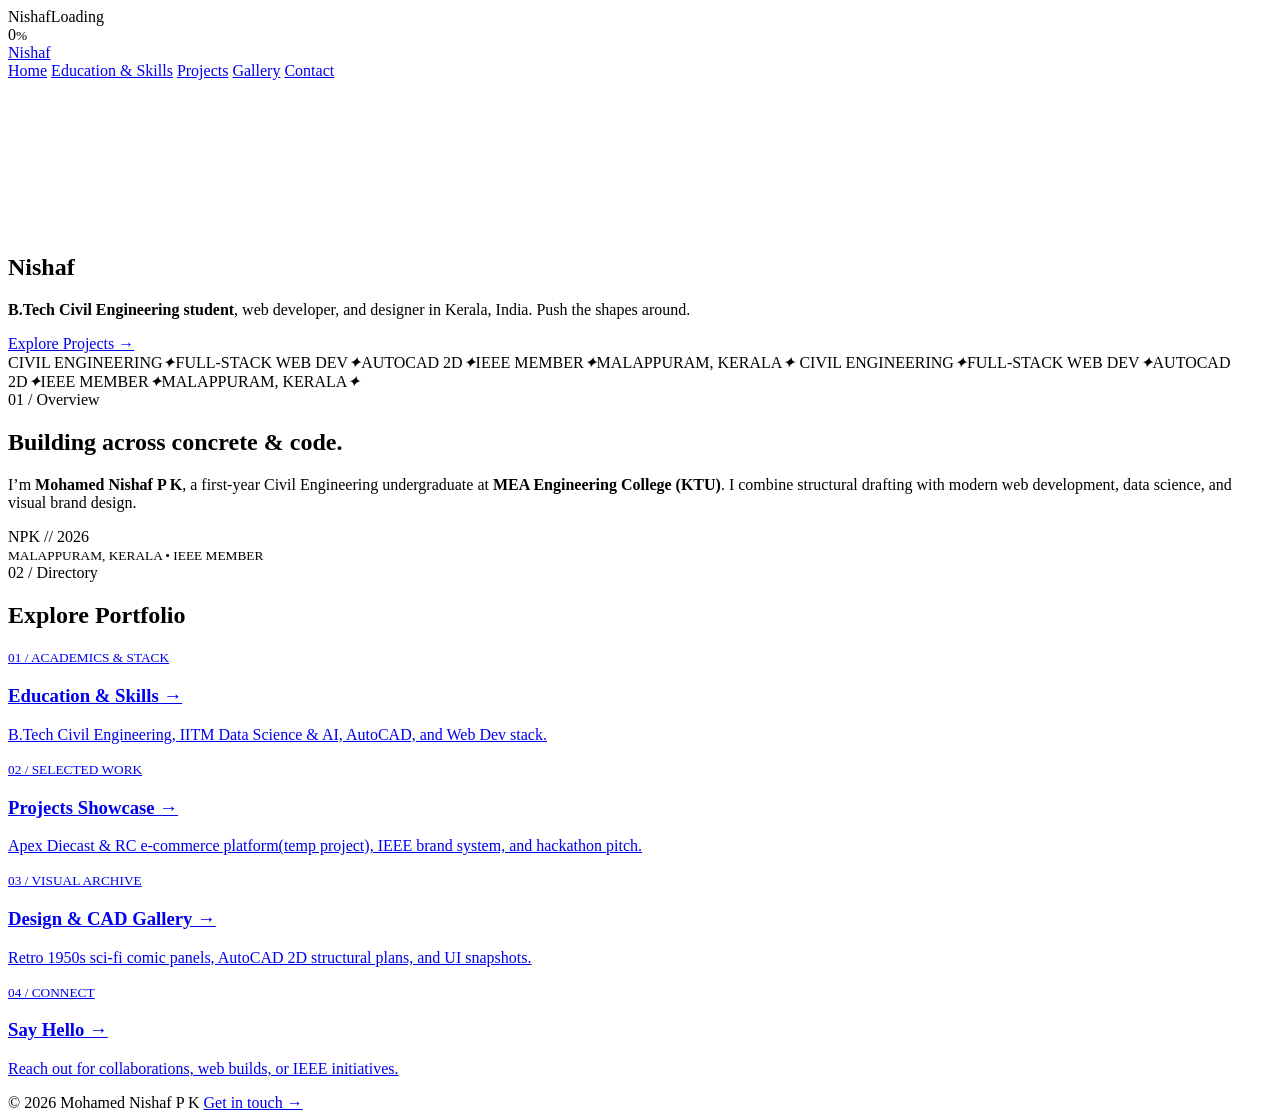
==== index.html @ 9863518d "Create index.html" ====
<!DOCTYPE html>
<html lang="en">
<head>
    <meta charset="UTF-8">
    <meta name="viewport" content="width=device-width, initial-scale=1.0">
    <title>Nishaf — Builder, Developer, Civil Engineering Student</title>
    <link href="https://fonts.googleapis.com/css2?family=Inter:wght@400;600&family=Syne:wght@700;800&family=JetBrains+Mono:wght@400;500&display=swap" rel="stylesheet">
    <link rel="stylesheet" href="style.css">
</head>
<body>
    <div class="preloader" id="preloader">
        <div class="shutters"><i></i><i></i><i></i><i></i><i></i></div>
        <div class="hud">
            <div class="hud-top"><span>Nishaf</span><span>Loading</span></div>
            <div class="bar-wrap"><div class="bar" id="bar"></div></div>
            <div class="count"><span id="num">0</span><small>%</small></div>
        </div>
    </div>

    <header>
        <a href="index.html" class="brand">Nishaf</a>
        <nav>
            <a href="index.html" class="active">Home</a>
            <a href="education.html">Education &amp; Skills</a>
            <a href="projects.html">Projects</a>
            <a href="gallery.html">Gallery</a>
            <a href="contact.html">Contact</a>
        </nav>
    </header>

    <main>
        <section class="hero" id="hero">
            <canvas id="canvas"></canvas>
            <div class="hero-inner">
                <h1>Nishaf</h1>
                <div class="hero-meta">
                    <p><strong>B.Tech Civil Engineering student</strong>, web developer, and designer in Kerala, India. Push the shapes around.</p>
                    <a href="projects.html" class="cta">Explore Projects →</a>
                </div>
            </div>
        </section>

        <div class="marquee">
            <div class="track">
                <span>CIVIL ENGINEERING</span><i>✦</i><span>FULL-STACK WEB DEV</span><i>✦</i><span>AUTOCAD 2D</span><i>✦</i><span>IEEE MEMBER</span><i>✦</i><span>MALAPPURAM, KERALA</span><i>✦</i>
                <span>CIVIL ENGINEERING</span><i>✦</i><span>FULL-STACK WEB DEV</span><i>✦</i><span>AUTOCAD 2D</span><i>✦</i><span>IEEE MEMBER</span><i>✦</i><span>MALAPPURAM, KERALA</span><i>✦</i>
            </div>
        </div>

        <section class="sec grid-2">
            <div>
                <span class="tag">01 / Overview</span>
                <h2>Building across concrete &amp; code.</h2>
                <p style="color:var(--muted); margin-bottom:1rem;">I’m <b>Mohamed Nishaf P K</b>, a first-year Civil Engineering undergraduate at <b>MEA Engineering College (KTU)</b>. I combine structural drafting with modern web development, data science, and visual brand design.</p>
            </div>
            <div class="card">
                <div class="art-box">NPK // 2026</div>
                <small>MALAPPURAM, KERALA • IEEE MEMBER</small>
            </div>
        </section>

        <section class="sec">
            <span class="tag">02 / Directory</span>
            <h2>Explore Portfolio</h2>
            <div class="grid-2">
                <a href="education.html" class="card">
                    <small>01 / ACADEMICS &amp; STACK</small>
                    <h3>Education &amp; Skills →</h3>
                    <p>B.Tech Civil Engineering, IITM Data Science &amp; AI, AutoCAD, and Web Dev stack.</p>
                </a>
                <a href="projects.html" class="card">
                    <small>02 / SELECTED WORK</small>
                    <h3>Projects Showcase →</h3>
                    <p>Apex Diecast &amp; RC e-commerce platform(temp project), IEEE brand system, and hackathon pitch.</p>
                </a>
                <a href="gallery.html" class="card">
                    <small>03 / VISUAL ARCHIVE</small>
                    <h3>Design &amp; CAD Gallery →</h3>
                    <p>Retro 1950s sci-fi comic panels, AutoCAD 2D structural plans, and UI snapshots.</p>
                </a>
                <a href="contact.html" class="card">
                    <small>04 / CONNECT</small>
                    <h3>Say Hello →</h3>
                    <p>Reach out for collaborations, web builds, or IEEE initiatives.</p>
                </a>
            </div>
        </section>
    </main>

    <footer>
        <span>© 2026 Mohamed Nishaf P K</span>
        <a href="contact.html">Get in touch →</a>
    </footer>
    <script src="script.js"></script>
</body>
</html>
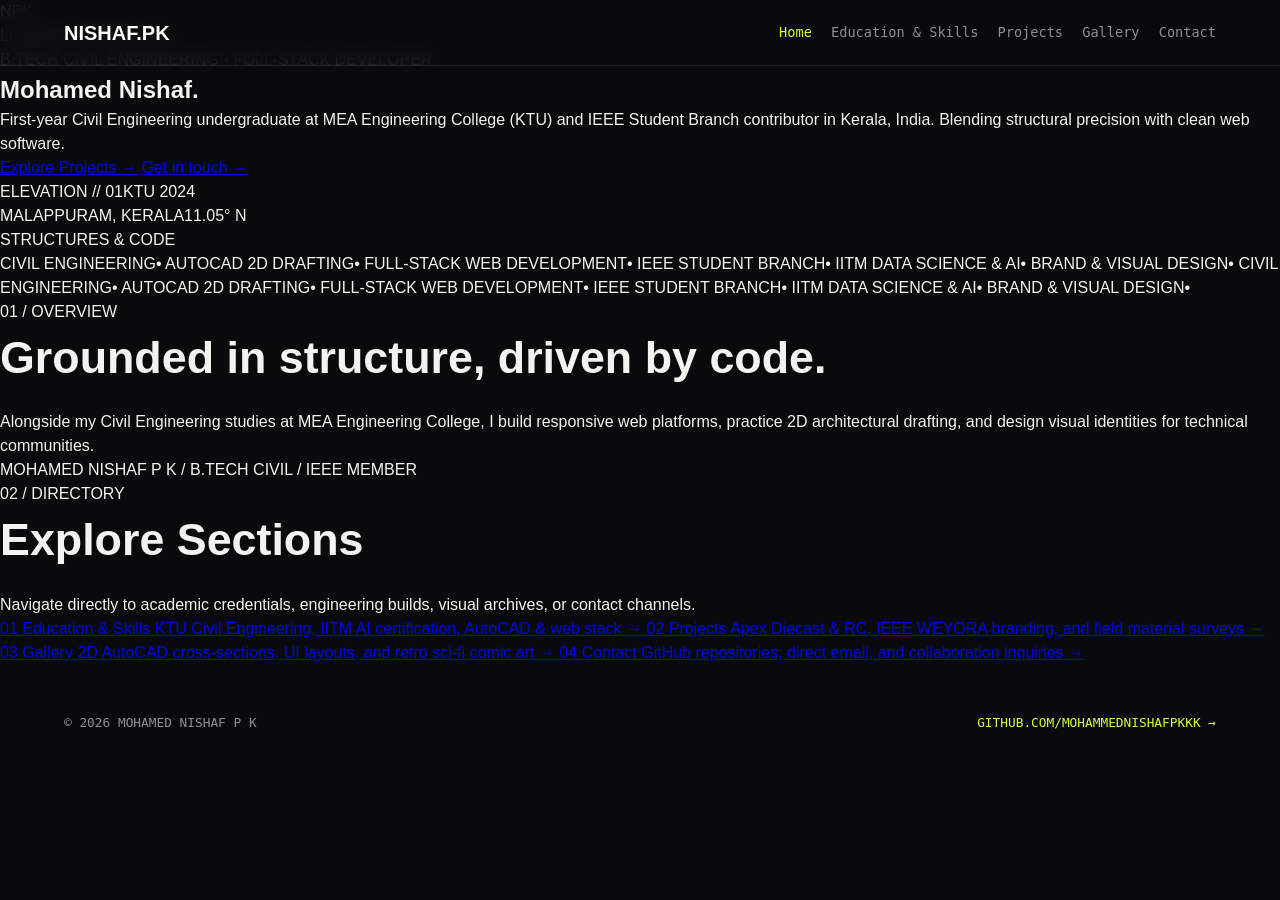
==== commit f1d78282: "Update index.html" ====
--- a/index.html
+++ b/index.html
@@ -1,96 +1,127 @@
 <!DOCTYPE html>
 <html lang="en">
 <head>
-    <meta charset="UTF-8">
-    <meta name="viewport" content="width=device-width, initial-scale=1.0">
-    <title>Nishaf — Builder, Developer, Civil Engineering Student</title>
-    <link href="https://fonts.googleapis.com/css2?family=Inter:wght@400;600&family=Syne:wght@700;800&family=JetBrains+Mono:wght@400;500&display=swap" rel="stylesheet">
-    <link rel="stylesheet" href="style.css">
+  <meta charset="UTF-8">
+  <meta name="viewport" content="width=device-width, initial-scale=1.0">
+  <title>Mohamed Nishaf P K — Civil Engineering & Web Portfolio</title>
+  <link rel="stylesheet" href="style.css">
 </head>
-<body>
-    <div class="preloader" id="preloader">
-        <div class="shutters"><i></i><i></i><i></i><i></i><i></i></div>
-        <div class="hud">
-            <div class="hud-top"><span>Nishaf</span><span>Loading</span></div>
-            <div class="bar-wrap"><div class="bar" id="bar"></div></div>
-            <div class="count"><span id="num">0</span><small>%</small></div>
+<body class="home-page">
+  <div class="loader" id="loader">
+    <div class="loader-mark">NPK<span>.</span></div>
+    <p>LOADING PORTFOLIO</p>
+    <div class="loader-track"><span></span></div>
+  </div>
+
+  <header>
+    <a href="index.html" class="brand">NISHAF<span>.PK</span></a>
+    <nav>
+      <a href="index.html" class="active">Home</a>
+      <a href="education.html">Education &amp; Skills</a>
+      <a href="projects.html">Projects</a>
+      <a href="gallery.html">Gallery</a>
+      <a href="contact.html">Contact</a>
+    </nav>
+  </header>
+
+  <main>
+    <section class="home-hero">
+      <div class="home-hero-copy reveal">
+        <p class="eyebrow">B.TECH CIVIL ENGINEERING • FULL-STACK DEVELOPER</p>
+        <h1>Mohamed Nishaf<span>.</span></h1>
+        <p class="home-intro">First-year Civil Engineering undergraduate at MEA Engineering College (KTU) and IEEE Student Branch contributor in Kerala, India. Blending structural precision with clean web software.</p>
+        <div class="home-actions">
+          <a href="projects.html" class="button">Explore Projects <span>→</span></a>
+          <a href="contact.html" class="home-text-link">Get in touch <span>→</span></a>
         </div>
+      </div>
+
+      <div class="home-art reveal" aria-hidden="true">
+        <div class="home-art-top"><span>ELEVATION // 01</span><span>KTU 2024</span></div>
+        <div class="home-sun"></div>
+        <div class="home-arch home-arch-back"></div>
+        <div class="home-arch home-arch-middle"></div>
+        <div class="home-arch home-arch-front"></div>
+        <div class="home-ground"></div>
+        <div class="home-art-caption"><span>MALAPPURAM, KERALA</span><span>11.05° N</span></div>
+        <div class="home-art-label">STRUCTURES &amp; CODE</div>
+      </div>
+    </section>
+
+    <div class="ticker" aria-hidden="true">
+      <div class="ticker-track">
+        <span>CIVIL ENGINEERING</span><span>•</span>
+        <span>AUTOCAD 2D DRAFTING</span><span>•</span>
+        <span>FULL-STACK WEB DEVELOPMENT</span><span>•</span>
+        <span>IEEE STUDENT BRANCH</span><span>•</span>
+        <span>IITM DATA SCIENCE &amp; AI</span><span>•</span>
+        <span>BRAND &amp; VISUAL DESIGN</span><span>•</span>
+        <span>CIVIL ENGINEERING</span><span>•</span>
+        <span>AUTOCAD 2D DRAFTING</span><span>•</span>
+        <span>FULL-STACK WEB DEVELOPMENT</span><span>•</span>
+        <span>IEEE STUDENT BRANCH</span><span>•</span>
+        <span>IITM DATA SCIENCE &amp; AI</span><span>•</span>
+        <span>BRAND &amp; VISUAL DESIGN</span><span>•</span>
+      </div>
     </div>
 
-    <header>
-        <a href="index.html" class="brand">Nishaf</a>
-        <nav>
-            <a href="index.html" class="active">Home</a>
-            <a href="education.html">Education &amp; Skills</a>
-            <a href="projects.html">Projects</a>
-            <a href="gallery.html">Gallery</a>
-            <a href="contact.html">Contact</a>
-        </nav>
-    </header>
+    <section class="overview">
+      <div class="section-width reveal">
+        <p class="eyebrow">01 / OVERVIEW</p>
+        <div class="overview-content">
+          <h2>Grounded in <span>structure</span>, driven by code.</h2>
+          <div>
+            <p>Alongside my Civil Engineering studies at MEA Engineering College, I build responsive web platforms, practice 2D architectural drafting, and design visual identities for technical communities.</p>
+            <p class="home-signature">MOHAMED NISHAF P K <span>/</span> B.TECH CIVIL <span>/</span> IEEE MEMBER</p>
+          </div>
+        </div>
+      </div>
+    </section>
 
-    <main>
-        <section class="hero" id="hero">
-            <canvas id="canvas"></canvas>
-            <div class="hero-inner">
-                <h1>Nishaf</h1>
-                <div class="hero-meta">
-                    <p><strong>B.Tech Civil Engineering student</strong>, web developer, and designer in Kerala, India. Push the shapes around.</p>
-                    <a href="projects.html" class="cta">Explore Projects →</a>
-                </div>
-            </div>
-        </section>
-
-        <div class="marquee">
-            <div class="track">
-                <span>CIVIL ENGINEERING</span><i>✦</i><span>FULL-STACK WEB DEV</span><i>✦</i><span>AUTOCAD 2D</span><i>✦</i><span>IEEE MEMBER</span><i>✦</i><span>MALAPPURAM, KERALA</span><i>✦</i>
-                <span>CIVIL ENGINEERING</span><i>✦</i><span>FULL-STACK WEB DEV</span><i>✦</i><span>AUTOCAD 2D</span><i>✦</i><span>IEEE MEMBER</span><i>✦</i><span>MALAPPURAM, KERALA</span><i>✦</i>
-            </div>
+    <section class="directory">
+      <div class="section-width reveal">
+        <div class="directory-heading">
+          <div>
+            <p class="eyebrow">02 / DIRECTORY</p>
+            <h2>Explore <span>Sections</span></h2>
+          </div>
+          <p class="directory-note">Navigate directly to academic credentials, engineering builds, visual archives, or contact channels.</p>
         </div>
 
-        <section class="sec grid-2">
-            <div>
-                <span class="tag">01 / Overview</span>
-                <h2>Building across concrete &amp; code.</h2>
-                <p style="color:var(--muted); margin-bottom:1rem;">I’m <b>Mohamed Nishaf P K</b>, a first-year Civil Engineering undergraduate at <b>MEA Engineering College (KTU)</b>. I combine structural drafting with modern web development, data science, and visual brand design.</p>
-            </div>
-            <div class="card">
-                <div class="art-box">NPK // 2026</div>
-                <small>MALAPPURAM, KERALA • IEEE MEMBER</small>
-            </div>
-        </section>
+        <div class="directory-list">
+          <a href="education.html" class="directory-card">
+            <span class="directory-number">01</span>
+            <span class="directory-title">Education &amp; Skills</span>
+            <span class="directory-description">KTU Civil Engineering, IITM AI certification, AutoCAD &amp; web stack</span>
+            <span class="directory-arrow">→</span>
+          </a>
+          <a href="projects.html" class="directory-card">
+            <span class="directory-number">02</span>
+            <span class="directory-title">Projects</span>
+            <span class="directory-description">Apex Diecast &amp; RC, IEEE WEYORA branding, and field material surveys</span>
+            <span class="directory-arrow">→</span>
+          </a>
+          <a href="gallery.html" class="directory-card">
+            <span class="directory-number">03</span>
+            <span class="directory-title">Gallery</span>
+            <span class="directory-description">2D AutoCAD cross-sections, UI layouts, and retro sci-fi comic art</span>
+            <span class="directory-arrow">→</span>
+          </a>
+          <a href="contact.html" class="directory-card">
+            <span class="directory-number">04</span>
+            <span class="directory-title">Contact</span>
+            <span class="directory-description">GitHub repositories, direct email, and collaboration inquiries</span>
+            <span class="directory-arrow">→</span>
+          </a>
+        </div>
+      </div>
+    </section>
+  </main>
 
-        <section class="sec">
-            <span class="tag">02 / Directory</span>
-            <h2>Explore Portfolio</h2>
-            <div class="grid-2">
-                <a href="education.html" class="card">
-                    <small>01 / ACADEMICS &amp; STACK</small>
-                    <h3>Education &amp; Skills →</h3>
-                    <p>B.Tech Civil Engineering, IITM Data Science &amp; AI, AutoCAD, and Web Dev stack.</p>
-                </a>
-                <a href="projects.html" class="card">
-                    <small>02 / SELECTED WORK</small>
-                    <h3>Projects Showcase →</h3>
-                    <p>Apex Diecast &amp; RC e-commerce platform(temp project), IEEE brand system, and hackathon pitch.</p>
-                </a>
-                <a href="gallery.html" class="card">
-                    <small>03 / VISUAL ARCHIVE</small>
-                    <h3>Design &amp; CAD Gallery →</h3>
-                    <p>Retro 1950s sci-fi comic panels, AutoCAD 2D structural plans, and UI snapshots.</p>
-                </a>
-                <a href="contact.html" class="card">
-                    <small>04 / CONNECT</small>
-                    <h3>Say Hello →</h3>
-                    <p>Reach out for collaborations, web builds, or IEEE initiatives.</p>
-                </a>
-            </div>
-        </section>
-    </main>
-
-    <footer>
-        <span>© 2026 Mohamed Nishaf P K</span>
-        <a href="contact.html">Get in touch →</a>
-    </footer>
-    <script src="script.js"></script>
+  <footer>
+    <span>© 2026 MOHAMED NISHAF P K</span>
+    <a href="https://github.com/mohammednishafpkkk" target="_blank">GITHUB.COM/MOHAMMEDNISHAFPKKK →</a>
+  </footer>
+  <script src="script.js"></script>
 </body>
 </html>
--- a/style.css
+++ b/style.css
@@ -0,0 +1,81 @@
+:root {
+    --bg: #0a0a0c;
+    --surf: #121216;
+    --text: #f3f3f1;
+    --muted: #8e8e99;
+    --bdr: rgba(255,255,255,0.12);
+    --acc: #d4ff33;
+    --fd: 'Syne', sans-serif;
+    --fs: 'Inter', sans-serif;
+    --fm: 'JetBrains Mono', monospace;
+}
+* { margin: 0; padding: 0; box-sizing: border-box; }
+html, body { background: var(--bg); color: var(--text); font-family: var(--fs); scroll-behavior: smooth; overflow-x: hidden; line-height: 1.5; }
+
+/* Shutter Preloader */
+.preloader { position: fixed; top: 0; left: 0; width: 100%; height: 100%; z-index: 9999; display: flex; pointer-events: none; }
+.shutters { position: absolute; top: 0; left: 0; width: 100%; height: 100%; display: grid; grid-template-columns: repeat(5, 1fr); }
+.shutters i { background: #111116; border-right: 1px solid var(--bdr); transition: transform 0.65s cubic-bezier(0.76, 0, 0.24, 1); }
+.preloader.done .shutters i { transform: translateY(-100%); }
+.preloader.done .shutters i:nth-child(2) { transition-delay: 0.06s; }
+.preloader.done .shutters i:nth-child(3) { transition-delay: 0.12s; }
+.preloader.done .shutters i:nth-child(4) { transition-delay: 0.18s; }
+.preloader.done .shutters i:nth-child(5) { transition-delay: 0.24s; }
+.hud { position: relative; z-index: 2; width: 100%; padding: 2rem 5vw; display: flex; flex-direction: column; justify-content: space-between; transition: opacity 0.25s; }
+.preloader.done .hud { opacity: 0; }
+.hud-top { display: flex; justify-content: space-between; font-family: var(--fm); font-size: 0.82rem; color: var(--muted); text-transform: uppercase; }
+.bar-wrap { width: 100%; height: 2px; background: var(--bdr); }
+.bar { height: 100%; width: 0%; background: var(--acc); }
+.count { font-family: var(--fd); font-size: clamp(2.8rem, 7vw, 5.5rem); font-weight: 800; }
+.count small { font-size: 0.35em; color: var(--acc); }
+
+/* Header & Nav */
+header { position: fixed; top: 0; left: 0; width: 100%; padding: 1.1rem 5vw; display: flex; justify-content: space-between; align-items: center; z-index: 100; background: rgba(10,10,12,0.85); backdrop-filter: blur(10px); border-bottom: 1px solid var(--bdr); flex-wrap: wrap; gap: 0.8rem; }
+.brand { font-family: var(--fd); font-weight: 800; font-size: 1.25rem; color: #fff; text-decoration: none; }
+nav { display: flex; gap: 1.2rem; flex-wrap: wrap; }
+nav a { color: var(--muted); text-decoration: none; font-size: 0.85rem; font-family: var(--fm); transition: color 0.2s; }
+nav a:hover, nav a.active { color: var(--acc); }
+
+/* Hero & Page Headers */
+.hero { position: relative; min-height: 92vh; display: flex; align-items: flex-end; padding: 7rem 5vw 4rem; border-bottom: 1px solid var(--bdr); overflow: hidden; }
+#canvas { position: absolute; top: 0; left: 0; width: 100%; height: 100%; z-index: 1; }
+.hero-inner { position: relative; z-index: 2; width: 100%; display: flex; justify-content: space-between; align-items: flex-end; flex-wrap: wrap; gap: 2rem; pointer-events: none; }
+.hero h1 { font-family: var(--fd); font-size: clamp(3.5rem, 13vw, 11rem); line-height: 0.88; text-transform: uppercase; }
+.hero-meta { max-width: 360px; pointer-events: auto; background: rgba(18,18,22,0.85); padding: 1.2rem; border-radius: 1rem; border: 1px solid var(--bdr); }
+.hero-meta p { color: var(--muted); font-size: 0.95rem; margin-bottom: 1rem; }
+.cta { display: inline-block; padding: 0.7rem 1.3rem; border-radius: 99px; background: var(--acc); color: #000; font-weight: 600; text-decoration: none; font-size: 0.85rem; border: none; cursor: pointer; }
+
+.page-top { padding: 8.5rem 5vw 3.5rem; border-bottom: 1px solid var(--bdr); }
+.page-top h1 { font-family: var(--fd); font-size: clamp(2.4rem, 6vw, 4.8rem); line-height: 1; }
+.page-top p { color: var(--muted); max-width: 580px; margin-top: 0.8rem; }
+
+/* Marquee & Sections */
+.marquee { border-bottom: 1px solid var(--bdr); padding: 0.9rem 0; overflow: hidden; background: var(--surf); font-family: var(--fm); font-size: 0.78rem; color: var(--muted); white-space: nowrap; }
+.track { display: inline-block; animation: marq 18s linear infinite; }
+.track span { margin: 0 1.8rem; }
+.track i { color: var(--acc); font-style: normal; }
+@keyframes marq { to { transform: translateX(-50%); } }
+
+.sec { padding: 4.5rem 5vw; border-bottom: 1px solid var(--bdr); }
+.tag { font-family: var(--fm); font-size: 0.78rem; color: var(--acc); text-transform: uppercase; display: block; margin-bottom: 0.6rem; }
+h2 { font-family: var(--fd); font-size: clamp(1.8rem, 3.8vw, 2.8rem); margin-bottom: 1.2rem; }
+b, strong { color: var(--text); }
+
+/* Reusable Grids & Cards */
+.grid-2 { display: grid; grid-template-columns: repeat(auto-fit, minmax(290px, 1fr)); gap: 1.8rem; }
+.grid-3 { display: grid; grid-template-columns: repeat(auto-fit, minmax(260px, 1fr)); gap: 1.5rem; }
+.card { background: var(--surf); border: 1px solid var(--bdr); border-radius: 1rem; padding: 1.8rem; text-decoration: none; color: var(--text); display: flex; flex-direction: column; justify-content: space-between; transition: border-color 0.25s, transform 0.25s; }
+.card:hover { border-color: var(--acc); transform: translateY(-4px); }
+.card h3 { font-family: var(--fd); font-size: 1.45rem; margin: 0.6rem 0; }
+.card p { color: var(--muted); font-size: 0.95rem; margin-bottom: 1rem; }
+.card small { font-family: var(--fm); font-size: 0.78rem; color: var(--acc); }
+
+/* Gallery Art Boxes */
+.art-box { height: 190px; border-radius: 0.7rem; background: radial-gradient(circle at 30% 30%, rgba(212,255,51,0.22), rgba(56,189,248,0.12), #16161d); border: 1px solid var(--bdr); display: flex; align-items: center; justify-content: center; font-family: var(--fd); font-size: 1.6rem; margin-bottom: 1rem; text-align: center; padding: 1rem; }
+
+/* Form */
+.inp { width: 100%; padding: 0.9rem 1rem; background: #0a0a0c; border: 1px solid var(--bdr); border-radius: 0.6rem; color: #fff; font-family: var(--fs); margin-bottom: 1rem; }
+.inp:focus { outline: none; border-color: var(--acc); }
+
+footer { padding: 3rem 5vw; display: flex; justify-content: space-between; flex-wrap: wrap; gap: 1rem; font-family: var(--fm); font-size: 0.8rem; color: var(--muted); }
+footer a { color: var(--acc); text-decoration: none; }
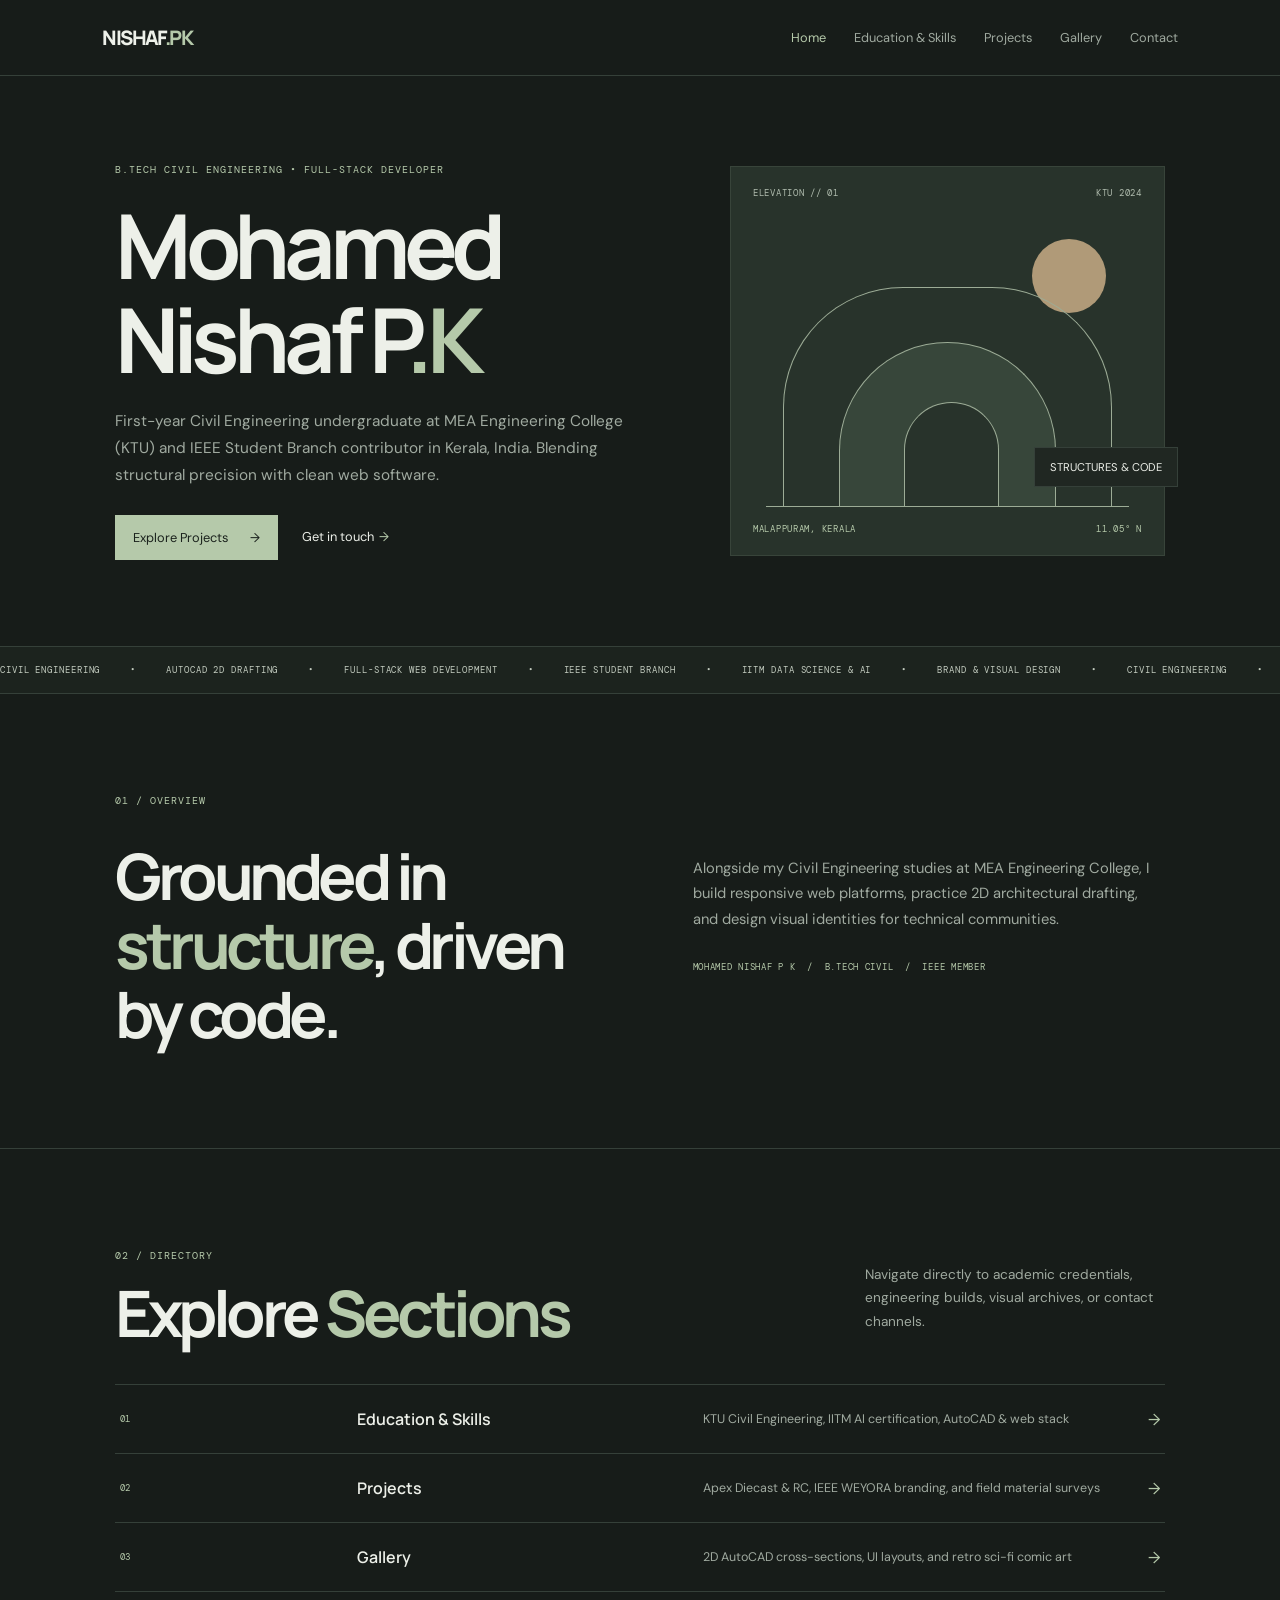
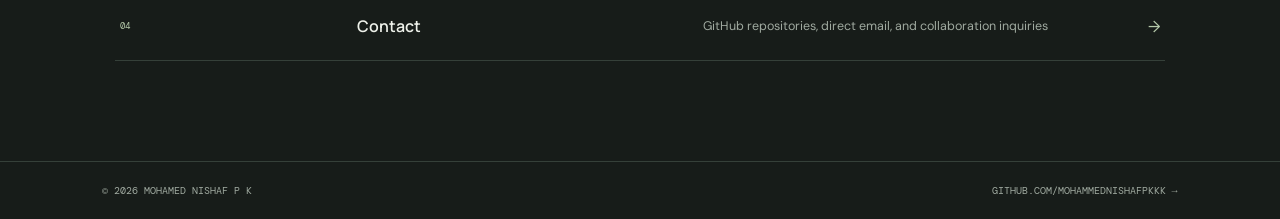
==== commit 33498f41: "Update index.html" ====
--- a/index.html
+++ b/index.html
@@ -28,7 +28,7 @@
     <section class="home-hero">
       <div class="home-hero-copy reveal">
         <p class="eyebrow">B.TECH CIVIL ENGINEERING • FULL-STACK DEVELOPER</p>
-        <h1>Mohamed Nishaf<span>.</span></h1>
+        <h1>Mohamed Nishaf P<span>.K</span></h1>
         <p class="home-intro">First-year Civil Engineering undergraduate at MEA Engineering College (KTU) and IEEE Student Branch contributor in Kerala, India. Blending structural precision with clean web software.</p>
         <div class="home-actions">
           <a href="projects.html" class="button">Explore Projects <span>→</span></a>
--- a/style.css
+++ b/style.css
@@ -1,81 +1,620 @@
+@import url('https://fonts.googleapis.com/css2?family=DM+Mono:wght@400;500&family=DM+Sans:wght@400;500;600;700&family=Manrope:wght@400;500;600;700;800&display=swap');
+
 :root {
-    --bg: #0a0a0c;
-    --surf: #121216;
-    --text: #f3f3f1;
-    --muted: #8e8e99;
-    --bdr: rgba(255,255,255,0.12);
-    --acc: #d4ff33;
-    --fd: 'Syne', sans-serif;
-    --fs: 'Inter', sans-serif;
-    --fm: 'JetBrains Mono', monospace;
-}
-* { margin: 0; padding: 0; box-sizing: border-box; }
-html, body { background: var(--bg); color: var(--text); font-family: var(--fs); scroll-behavior: smooth; overflow-x: hidden; line-height: 1.5; }
-
-/* Shutter Preloader */
-.preloader { position: fixed; top: 0; left: 0; width: 100%; height: 100%; z-index: 9999; display: flex; pointer-events: none; }
-.shutters { position: absolute; top: 0; left: 0; width: 100%; height: 100%; display: grid; grid-template-columns: repeat(5, 1fr); }
-.shutters i { background: #111116; border-right: 1px solid var(--bdr); transition: transform 0.65s cubic-bezier(0.76, 0, 0.24, 1); }
-.preloader.done .shutters i { transform: translateY(-100%); }
-.preloader.done .shutters i:nth-child(2) { transition-delay: 0.06s; }
-.preloader.done .shutters i:nth-child(3) { transition-delay: 0.12s; }
-.preloader.done .shutters i:nth-child(4) { transition-delay: 0.18s; }
-.preloader.done .shutters i:nth-child(5) { transition-delay: 0.24s; }
-.hud { position: relative; z-index: 2; width: 100%; padding: 2rem 5vw; display: flex; flex-direction: column; justify-content: space-between; transition: opacity 0.25s; }
-.preloader.done .hud { opacity: 0; }
-.hud-top { display: flex; justify-content: space-between; font-family: var(--fm); font-size: 0.82rem; color: var(--muted); text-transform: uppercase; }
-.bar-wrap { width: 100%; height: 2px; background: var(--bdr); }
-.bar { height: 100%; width: 0%; background: var(--acc); }
-.count { font-family: var(--fd); font-size: clamp(2.8rem, 7vw, 5.5rem); font-weight: 800; }
-.count small { font-size: 0.35em; color: var(--acc); }
-
-/* Header & Nav */
-header { position: fixed; top: 0; left: 0; width: 100%; padding: 1.1rem 5vw; display: flex; justify-content: space-between; align-items: center; z-index: 100; background: rgba(10,10,12,0.85); backdrop-filter: blur(10px); border-bottom: 1px solid var(--bdr); flex-wrap: wrap; gap: 0.8rem; }
-.brand { font-family: var(--fd); font-weight: 800; font-size: 1.25rem; color: #fff; text-decoration: none; }
-nav { display: flex; gap: 1.2rem; flex-wrap: wrap; }
-nav a { color: var(--muted); text-decoration: none; font-size: 0.85rem; font-family: var(--fm); transition: color 0.2s; }
-nav a:hover, nav a.active { color: var(--acc); }
-
-/* Hero & Page Headers */
-.hero { position: relative; min-height: 92vh; display: flex; align-items: flex-end; padding: 7rem 5vw 4rem; border-bottom: 1px solid var(--bdr); overflow: hidden; }
-#canvas { position: absolute; top: 0; left: 0; width: 100%; height: 100%; z-index: 1; }
-.hero-inner { position: relative; z-index: 2; width: 100%; display: flex; justify-content: space-between; align-items: flex-end; flex-wrap: wrap; gap: 2rem; pointer-events: none; }
-.hero h1 { font-family: var(--fd); font-size: clamp(3.5rem, 13vw, 11rem); line-height: 0.88; text-transform: uppercase; }
-.hero-meta { max-width: 360px; pointer-events: auto; background: rgba(18,18,22,0.85); padding: 1.2rem; border-radius: 1rem; border: 1px solid var(--bdr); }
-.hero-meta p { color: var(--muted); font-size: 0.95rem; margin-bottom: 1rem; }
-.cta { display: inline-block; padding: 0.7rem 1.3rem; border-radius: 99px; background: var(--acc); color: #000; font-weight: 600; text-decoration: none; font-size: 0.85rem; border: none; cursor: pointer; }
-
-.page-top { padding: 8.5rem 5vw 3.5rem; border-bottom: 1px solid var(--bdr); }
-.page-top h1 { font-family: var(--fd); font-size: clamp(2.4rem, 6vw, 4.8rem); line-height: 1; }
-.page-top p { color: var(--muted); max-width: 580px; margin-top: 0.8rem; }
-
-/* Marquee & Sections */
-.marquee { border-bottom: 1px solid var(--bdr); padding: 0.9rem 0; overflow: hidden; background: var(--surf); font-family: var(--fm); font-size: 0.78rem; color: var(--muted); white-space: nowrap; }
-.track { display: inline-block; animation: marq 18s linear infinite; }
-.track span { margin: 0 1.8rem; }
-.track i { color: var(--acc); font-style: normal; }
-@keyframes marq { to { transform: translateX(-50%); } }
-
-.sec { padding: 4.5rem 5vw; border-bottom: 1px solid var(--bdr); }
-.tag { font-family: var(--fm); font-size: 0.78rem; color: var(--acc); text-transform: uppercase; display: block; margin-bottom: 0.6rem; }
-h2 { font-family: var(--fd); font-size: clamp(1.8rem, 3.8vw, 2.8rem); margin-bottom: 1.2rem; }
-b, strong { color: var(--text); }
-
-/* Reusable Grids & Cards */
-.grid-2 { display: grid; grid-template-columns: repeat(auto-fit, minmax(290px, 1fr)); gap: 1.8rem; }
-.grid-3 { display: grid; grid-template-columns: repeat(auto-fit, minmax(260px, 1fr)); gap: 1.5rem; }
-.card { background: var(--surf); border: 1px solid var(--bdr); border-radius: 1rem; padding: 1.8rem; text-decoration: none; color: var(--text); display: flex; flex-direction: column; justify-content: space-between; transition: border-color 0.25s, transform 0.25s; }
-.card:hover { border-color: var(--acc); transform: translateY(-4px); }
-.card h3 { font-family: var(--fd); font-size: 1.45rem; margin: 0.6rem 0; }
-.card p { color: var(--muted); font-size: 0.95rem; margin-bottom: 1rem; }
-.card small { font-family: var(--fm); font-size: 0.78rem; color: var(--acc); }
-
-/* Gallery Art Boxes */
-.art-box { height: 190px; border-radius: 0.7rem; background: radial-gradient(circle at 30% 30%, rgba(212,255,51,0.22), rgba(56,189,248,0.12), #16161d); border: 1px solid var(--bdr); display: flex; align-items: center; justify-content: center; font-family: var(--fd); font-size: 1.6rem; margin-bottom: 1rem; text-align: center; padding: 1rem; }
-
-/* Form */
-.inp { width: 100%; padding: 0.9rem 1rem; background: #0a0a0c; border: 1px solid var(--bdr); border-radius: 0.6rem; color: #fff; font-family: var(--fs); margin-bottom: 1rem; }
-.inp:focus { outline: none; border-color: var(--acc); }
-
-footer { padding: 3rem 5vw; display: flex; justify-content: space-between; flex-wrap: wrap; gap: 1rem; font-family: var(--fm); font-size: 0.8rem; color: var(--muted); }
-footer a { color: var(--acc); text-decoration: none; }
+  --bg: #171c19;
+  --surface: #202722;
+  --surface-light: #28332b;
+  --text: #edf0e9;
+  --muted: #a0aaa0;
+  --green: #b5c9aa;
+  --line: #354039;
+  --sans: "DM Sans", sans-serif;
+  --display: "Manrope", sans-serif;
+  --mono: "DM Mono", monospace;
+}
+
+* {
+  box-sizing: border-box;
+}
+
+html {
+  scroll-behavior: smooth;
+}
+
+body {
+  margin: 0;
+  min-width: 320px;
+  background: var(--bg);
+  color: var(--text);
+  font-family: var(--sans);
+  -webkit-font-smoothing: antialiased;
+}
+
+a {
+  color: inherit;
+  text-decoration: none;
+}
+
+button,
+input,
+textarea {
+  font: inherit;
+}
+
+img {
+  display: block;
+  max-width: 100%;
+}
+
+/* Loading screen */
+.loader {
+  position: fixed;
+  z-index: 1000;
+  top: 0;
+  right: 0;
+  bottom: 0;
+  left: 0;
+  display: grid;
+  place-content: center;
+  justify-items: center;
+  gap: 16px;
+  background: var(--bg);
+  transition: opacity 0.5s ease, visibility 0.5s ease;
+}
+
+.loader.hidden {
+  opacity: 0;
+  visibility: hidden;
+  pointer-events: none;
+}
+
+.loader-mark {
+  color: var(--text);
+  font: 800 2rem var(--display);
+  letter-spacing: -0.08em;
+}
+
+.loader-mark span,
+.brand span {
+  color: var(--green);
+}
+
+.loader p {
+  margin: 0;
+  color: var(--muted);
+  font: 10px var(--mono);
+  letter-spacing: 0.06em;
+}
+
+.loader-track {
+  width: 140px;
+  height: 2px;
+  overflow: hidden;
+  background: var(--line);
+}
+
+.loader-track span {
+  display: block;
+  width: 45%;
+  height: 100%;
+  background: var(--green);
+  animation: loader-move 1s ease-in-out infinite alternate;
+}
+
+@keyframes loader-move {
+  from { transform: translateX(0); }
+  to { transform: translateX(125%); }
+}
+
+/* Header and navigation */
+header {
+  position: relative;
+  z-index: 5;
+  min-height: 76px;
+  padding: 0 8vw;
+  display: flex;
+  align-items: center;
+  justify-content: space-between;
+  gap: 24px;
+  border-bottom: 1px solid var(--line);
+  background: var(--bg);
+}
+
+.brand {
+  flex: 0 0 auto;
+  color: var(--text);
+  font: 800 1.25rem var(--display);
+  letter-spacing: -0.08em;
+}
+
+nav {
+  display: flex;
+  align-items: center;
+  flex-wrap: wrap;
+  gap: 28px;
+}
+
+nav a {
+  color: var(--muted);
+  font-size: 0.8rem;
+  transition: color 0.2s ease;
+}
+
+nav a:hover,
+nav a.active {
+  color: var(--green);
+}
+
+/* Main sections and typography */
+main {
+  min-height: calc(100vh - 145px);
+}
+
+.page-wrap {
+  width: min(88%, 1050px);
+  margin: 0 auto;
+  padding: 100px 0;
+}
+
+.eyebrow {
+  margin: 0;
+  color: var(--green);
+  font: 10px var(--mono);
+  letter-spacing: 0.1em;
+  text-transform: uppercase;
+}
+
+h1 {
+  margin: 22px 0;
+  font: 700 clamp(2.7rem, 6vw, 5rem) / 1.05 var(--display);
+  letter-spacing: -0.07em;
+}
+
+h1 span {
+  color: var(--green);
+}
+
+h3 {
+  margin: 12px 0;
+  font: 600 1.2rem var(--display);
+  letter-spacing: -0.03em;
+}
+
+p {
+  line-height: 1.75;
+}
+
+.intro {
+  max-width: 540px;
+  color: var(--muted);
+  font-size: 0.95rem;
+}
+
+.button {
+  display: inline-flex;
+  align-items: center;
+  gap: 22px;
+  margin-top: 18px;
+  padding: 14px 18px;
+  background: var(--green);
+  color: #1a211c;
+  font-size: 0.8rem;
+  transition: transform 0.2s ease, background 0.2s ease;
+}
+
+.button:hover {
+  transform: translateY(-2px);
+  background: #c8d8bf;
+}
+
+/* Cards, Gallery & Forms */
+.cards {
+  display: grid;
+  grid-template-columns: repeat(2, minmax(0, 1fr));
+  gap: 16px;
+  margin-top: 45px;
+}
+
+.card {
+  min-width: 0;
+  padding: 26px;
+  border: 1px solid var(--line);
+  background: var(--surface);
+}
+
+.card p:not(.eyebrow) {
+  color: var(--muted);
+  font-size: 0.9rem;
+}
+
+.tag {
+  display: inline-block;
+  margin: 5px 5px 0 0;
+  padding: 8px 10px;
+  border: 1px solid var(--line);
+  color: var(--muted);
+  font-size: 0.72rem;
+}
+
+.art-preview {
+  height: 165px;
+  margin-bottom: 16px;
+  border: 1px solid var(--line);
+  background: var(--surface-light);
+  display: grid;
+  place-content: center;
+  color: var(--green);
+  font: 10px var(--mono);
+  letter-spacing: 0.1em;
+}
+
+.form-field {
+  width: 100%;
+  margin-bottom: 14px;
+  padding: 13px 14px;
+  border: 1px solid var(--line);
+  background: var(--bg);
+  color: var(--text);
+  font-size: 0.9rem;
+}
+
+.form-field:focus {
+  outline: none;
+  border-color: var(--green);
+}
+/* Home page hero */
+.home-page {
+  overflow-x: hidden;
+}
+
+.home-hero {
+  width: min(88%, 1050px);
+  min-height: 570px;
+  margin: 0 auto;
+  padding: 80px 0;
+  display: grid;
+  grid-template-columns: minmax(0, 1.1fr) minmax(280px, 0.9fr);
+  align-items: center;
+  gap: 8%;
+}
+
+.home-hero-copy {
+  max-width: 580px;
+}
+
+.home-hero h1 {
+  font-size: clamp(3.4rem, 7vw, 6.2rem);
+}
+
+.home-intro {
+  max-width: 570px;
+  color: var(--muted);
+  font-size: 0.96rem;
+}
+
+.home-actions {
+  display: flex;
+  align-items: center;
+  flex-wrap: wrap;
+  gap: 24px;
+  margin-top: 26px;
+}
+
+.home-actions .button {
+  margin-top: 0;
+}
+
+.home-text-link {
+  display: inline-flex;
+  align-items: center;
+  color: var(--text);
+  font-size: 0.8rem;
+  line-height: 1;
+}
+
+}
+
+.home-text-link {
+  color: var(--text);
+  font-size: 0.8rem;
+}
+
+.home-text-link span {
+  margin-left: 5px;
+  color: var(--green);
+}
+
+/* Decorative architecture illustration */
+.home-art {
+  position: relative;
+  width: 100%;
+  height: 390px;
+  overflow: visible;
+  border: 1px solid #38443a;
+  background: #28332b;
+}
+
+.home-art-top,
+.home-art-caption {
+  position: absolute;
+  right: 22px;
+  left: 22px;
+  display: flex;
+  justify-content: space-between;
+  color: #b0bcae;
+  font: 9px var(--mono);
+  letter-spacing: 0.08em;
+}
+
+.home-art-top {
+  top: 20px;
+}
+
+.home-sun {
+  position: absolute;
+  top: 72px;
+  right: 58px;
+  width: 74px;
+  height: 74px;
+  border-radius: 50%;
+  background: #b09a78;
+}
+
+.home-arch {
+  position: absolute;
+  bottom: 48px;
+  border: 1px solid #9cac96;
+  border-bottom: 0;
+  border-radius: 120px 120px 0 0;
+}
+
+.home-arch-back {
+  left: 12%;
+  width: 76%;
+  height: 220px;
+}
+
+.home-arch-middle {
+  left: 25%;
+  width: 50%;
+  height: 165px;
+  background: #37463a;
+}
+
+.home-arch-front {
+  left: 40%;
+  width: 22%;
+  height: 105px;
+  background: #28332b;
+}
+
+.home-ground {
+  position: absolute;
+  right: 8%;
+  bottom: 48px;
+  left: 8%;
+  height: 1px;
+  background: #9cac96;
+}
+
+.home-art-caption {
+  bottom: 20px;
+}
+
+.home-art-caption span {
+  color: var(--green);
+}
+
+.home-art-label {
+  position: absolute;
+  right: -14px;
+  bottom: 68px;
+  padding: 12px 15px;
+  border: 1px solid var(--line);
+  background: var(--surface);
+  color: var(--text);
+  font-size: 0.7rem;
+}
+
+/* Moving interests ticker */
+.ticker {
+  overflow: hidden;
+  padding: 17px 0;
+  border-top: 1px solid var(--line);
+  border-bottom: 1px solid var(--line);
+  background: #1c231e;
+}
+
+.ticker-track {
+  display: flex;
+  width: max-content;
+  gap: 30px;
+  animation: ticker-scroll 35s linear infinite;
+}
+
+.ticker-track span {
+  color: #c2cbbf;
+  font: 9px var(--mono);
+  letter-spacing: 0.1em;
+  white-space: nowrap;
+}
+
+@keyframes ticker-scroll {
+  from { transform: translateX(0); }
+  to { transform: translateX(-50%); }
+}
+
+/* Overview & Directory */
+.section-width {
+  width: min(88%, 1050px);
+  margin: 0 auto;
+}
+
+.overview {
+  padding: 100px 0;
+  border-bottom: 1px solid var(--line);
+}
+
+.overview-content {
+  display: grid;
+  grid-template-columns: minmax(0, 1fr) minmax(0, 1fr);
+  align-items: start;
+  gap: 10%;
+  margin-top: 34px;
+}
+
+.overview-content h2,
+.directory-heading h2 {
+  margin: 0;
+  font: 700 clamp(2.5rem, 5vw, 4.2rem) / 1.08 var(--display);
+  letter-spacing: -0.07em;
+}
+
+.overview-content h2 span,
+.directory-heading h2 span {
+  color: var(--green);
+}
+
+.overview-content > div p {
+  color: var(--muted);
+  font-size: 0.92rem;
+}
+
+.overview-content .home-signature {
+  margin-top: 28px;
+  color: var(--green);
+  font: 9px var(--mono);
+  letter-spacing: 0.08em;
+}
+
+.home-signature span {
+  padding: 0 6px;
+}
+
+.directory {
+  padding: 100px 0;
+}
+
+.directory-heading {
+  display: flex;
+  align-items: flex-end;
+  justify-content: space-between;
+  gap: 30px;
+  margin-bottom: 36px;
+}
+
+.directory-heading h2 {
+  margin-top: 16px;
+}
+
+.directory-note {
+  max-width: 300px;
+  color: var(--muted);
+  font-size: 0.85rem;
+}
+
+.directory-list {
+  border-top: 1px solid var(--line);
+}
+
+.directory-card {
+  display: grid;
+  grid-template-columns: 0.8fr 1.2fr 1.5fr 30px;
+  align-items: center;
+  gap: 20px;
+  padding: 23px 5px;
+  border-bottom: 1px solid var(--line);
+  transition: padding 0.2s ease, background 0.2s ease;
+}
+
+.directory-card:hover {
+  padding-right: 12px;
+  padding-left: 12px;
+  background: var(--surface);
+}
+
+.directory-number {
+  color: var(--green);
+  font: 9px var(--mono);
+}
+
+.directory-title {
+  font: 600 1rem var(--display);
+}
+
+.directory-description {
+  color: var(--muted);
+  font-size: 0.78rem;
+}
+
+.directory-arrow {
+  color: var(--green);
+  text-align: right;
+}
+
+/* Footer & Reveal */
+footer {
+  padding: 22px 8vw;
+  display: flex;
+  align-items: center;
+  justify-content: space-between;
+  gap: 15px;
+  border-top: 1px solid var(--line);
+  color: var(--muted);
+  font: 10px var(--mono);
+}
+
+footer a:hover {
+  color: var(--green);
+}
+
+.reveal {
+  opacity: 0;
+  transform: translateY(22px);
+  transition: opacity 0.75s cubic-bezier(0.22, 1, 0.36, 1),
+              transform 0.75s cubic-bezier(0.22, 1, 0.36, 1);
+  will-change: opacity, transform;
+}
+
+.reveal.visible {
+  opacity: 1;
+  transform: translateY(0);
+}
+
+
+
+/* Responsive */
+@media (max-width: 760px) {
+  header { padding-right: 6vw; padding-left: 6vw; }
+  nav { gap: 18px; }
+  .home-hero { width: 88%; grid-template-columns: 1fr; gap: 45px; padding: 70px 0; }
+  .home-art { width: 100%; max-width: 500px; height: 340px; }
+  .section-width { width: 88%; }
+  .overview-content { grid-template-columns: 1fr; gap: 26px; }
+  .directory-heading { align-items: flex-start; flex-direction: column; }
+  .directory-card { grid-template-columns: 1fr 30px; gap: 8px; }
+  .directory-number, .directory-title, .directory-description { grid-column: 1; }
+  .directory-arrow { grid-column: 2; grid-row: 1 / span 3; }
+}
+
+@media (max-width: 560px) {
+  header { padding: 18px 6vw; align-items: flex-start; flex-direction: column; gap: 18px; }
+  nav { width: 100%; gap: 12px 18px; }
+  nav a { font-size: 0.76rem; }
+  .page-wrap { width: 88%; padding: 75px 0; }
+  .home-hero { padding: 65px 0; }
+  .home-hero h1 { font-size: clamp(3rem, 13vw, 4.5rem); }
+  .home-art { height: 300px; }
+  .home-art-label { right: -6px; }
+  .art-preview { height: 140px; }
+  .cards { grid-template-columns: 1fr; }
+  .overview, .directory { padding: 75px 0; }
+  .directory-card { padding: 18px 4px; }
+  footer { padding: 20px 6vw; align-items: flex-start; flex-direction: column; }
+}
+
+@media (prefers-reduced-motion: reduce) {
+  html { scroll-behavior: auto; }
+  *, *::before, *::after { animation-duration: 0.01ms !important; transition-duration: 0.01ms !important; }
+  .reveal { opacity: 1; transform: none; }
+}
